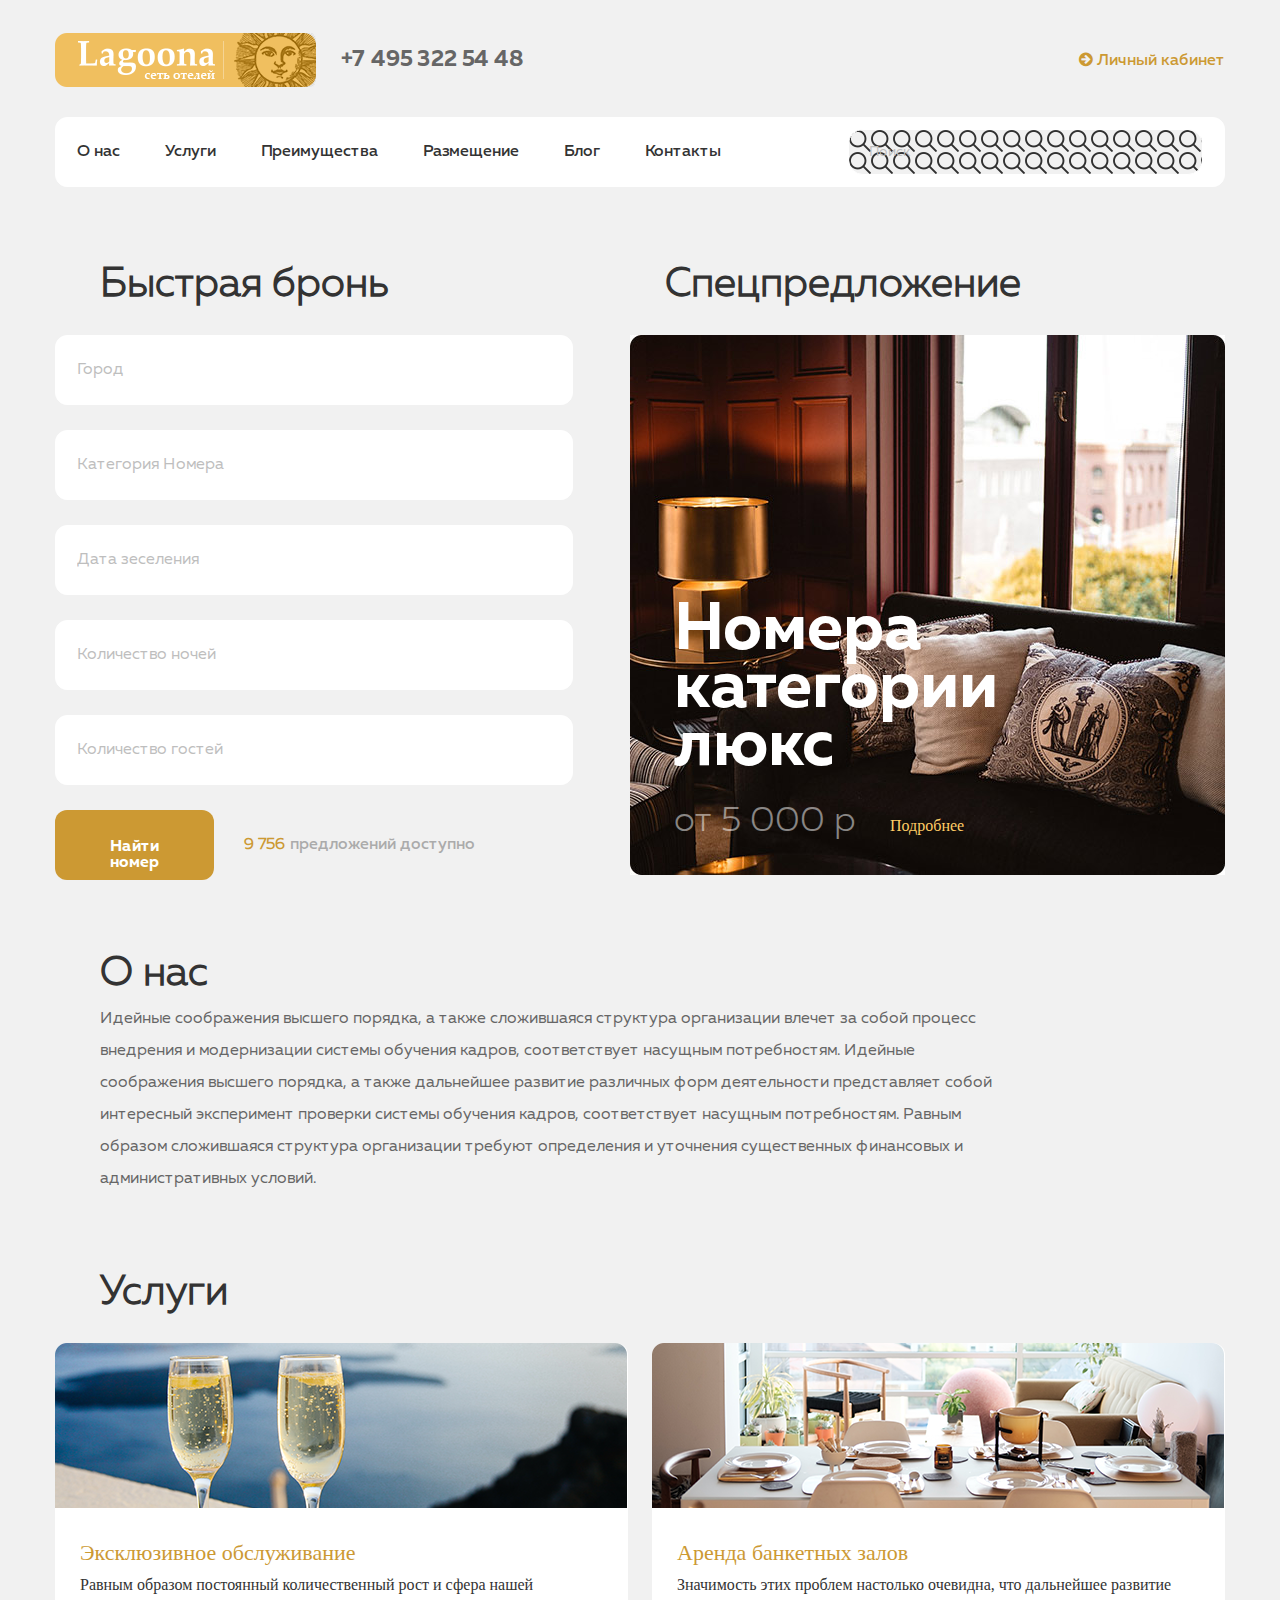
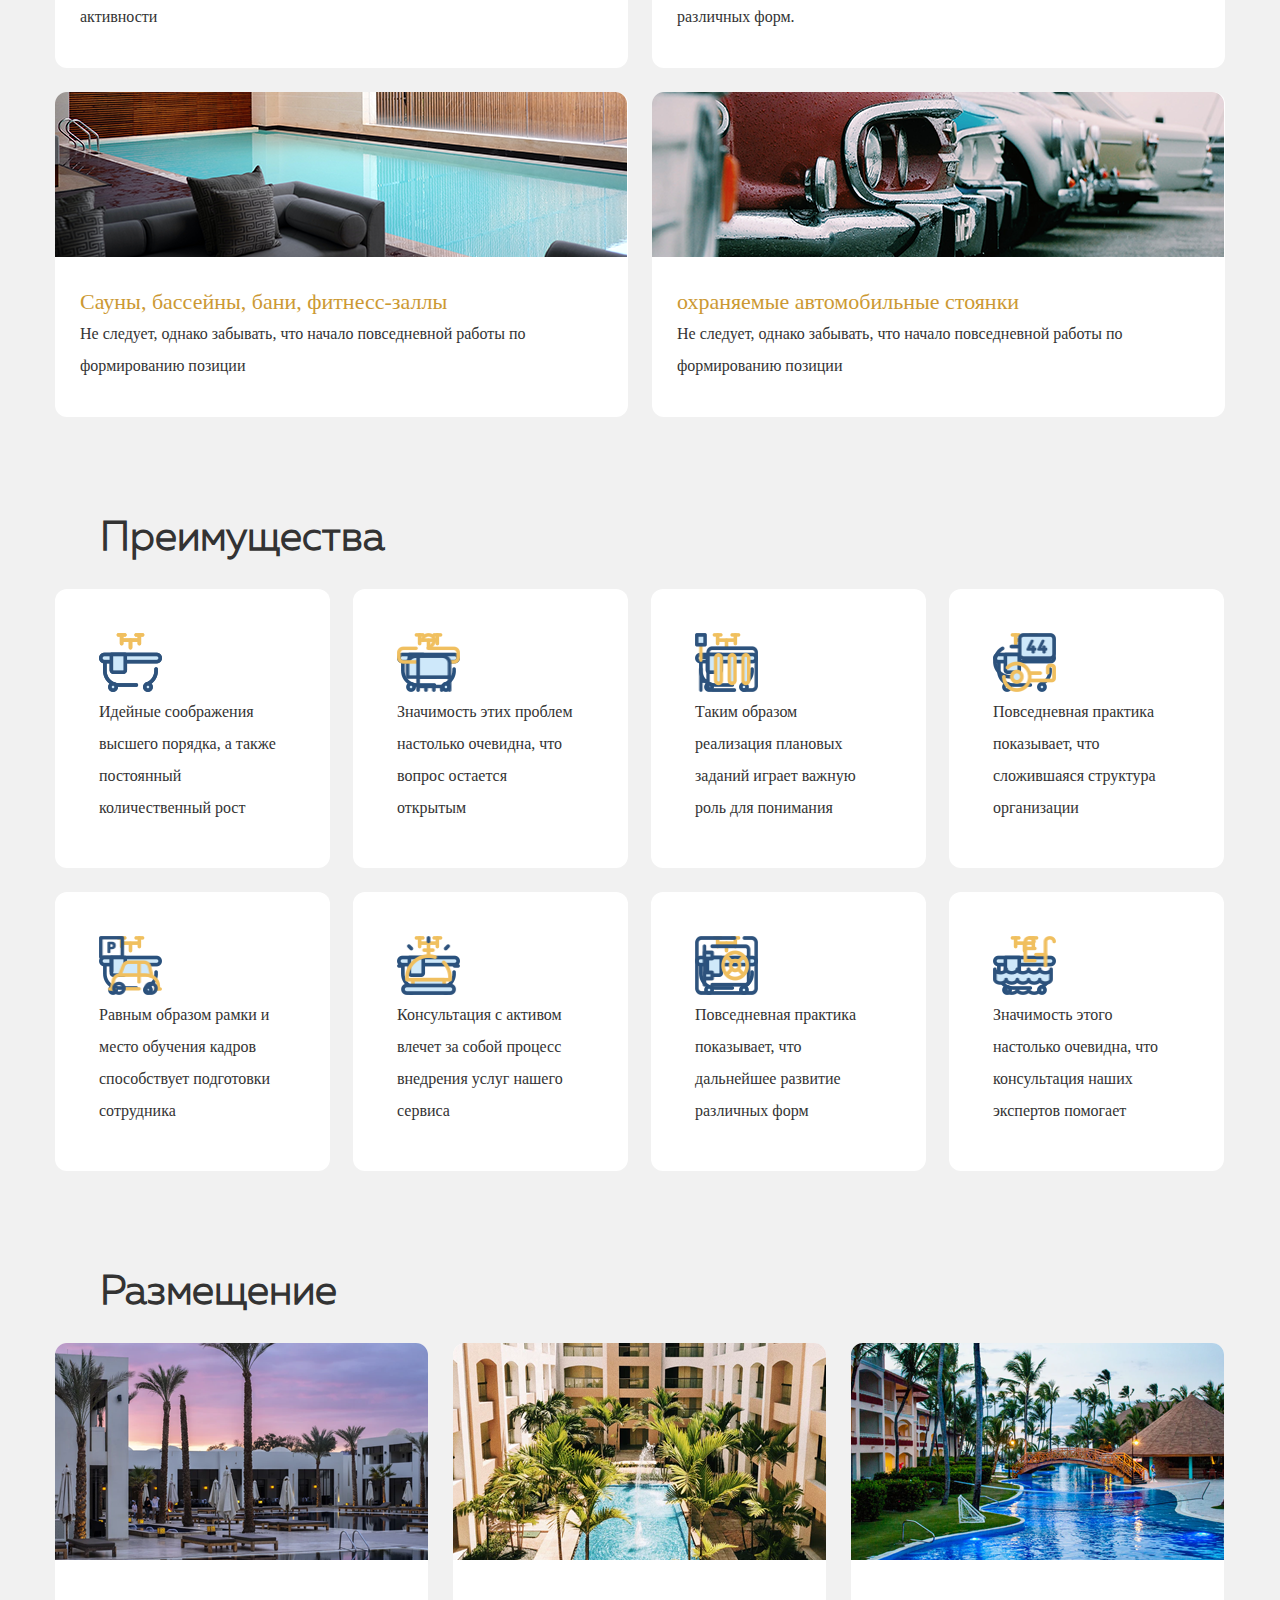
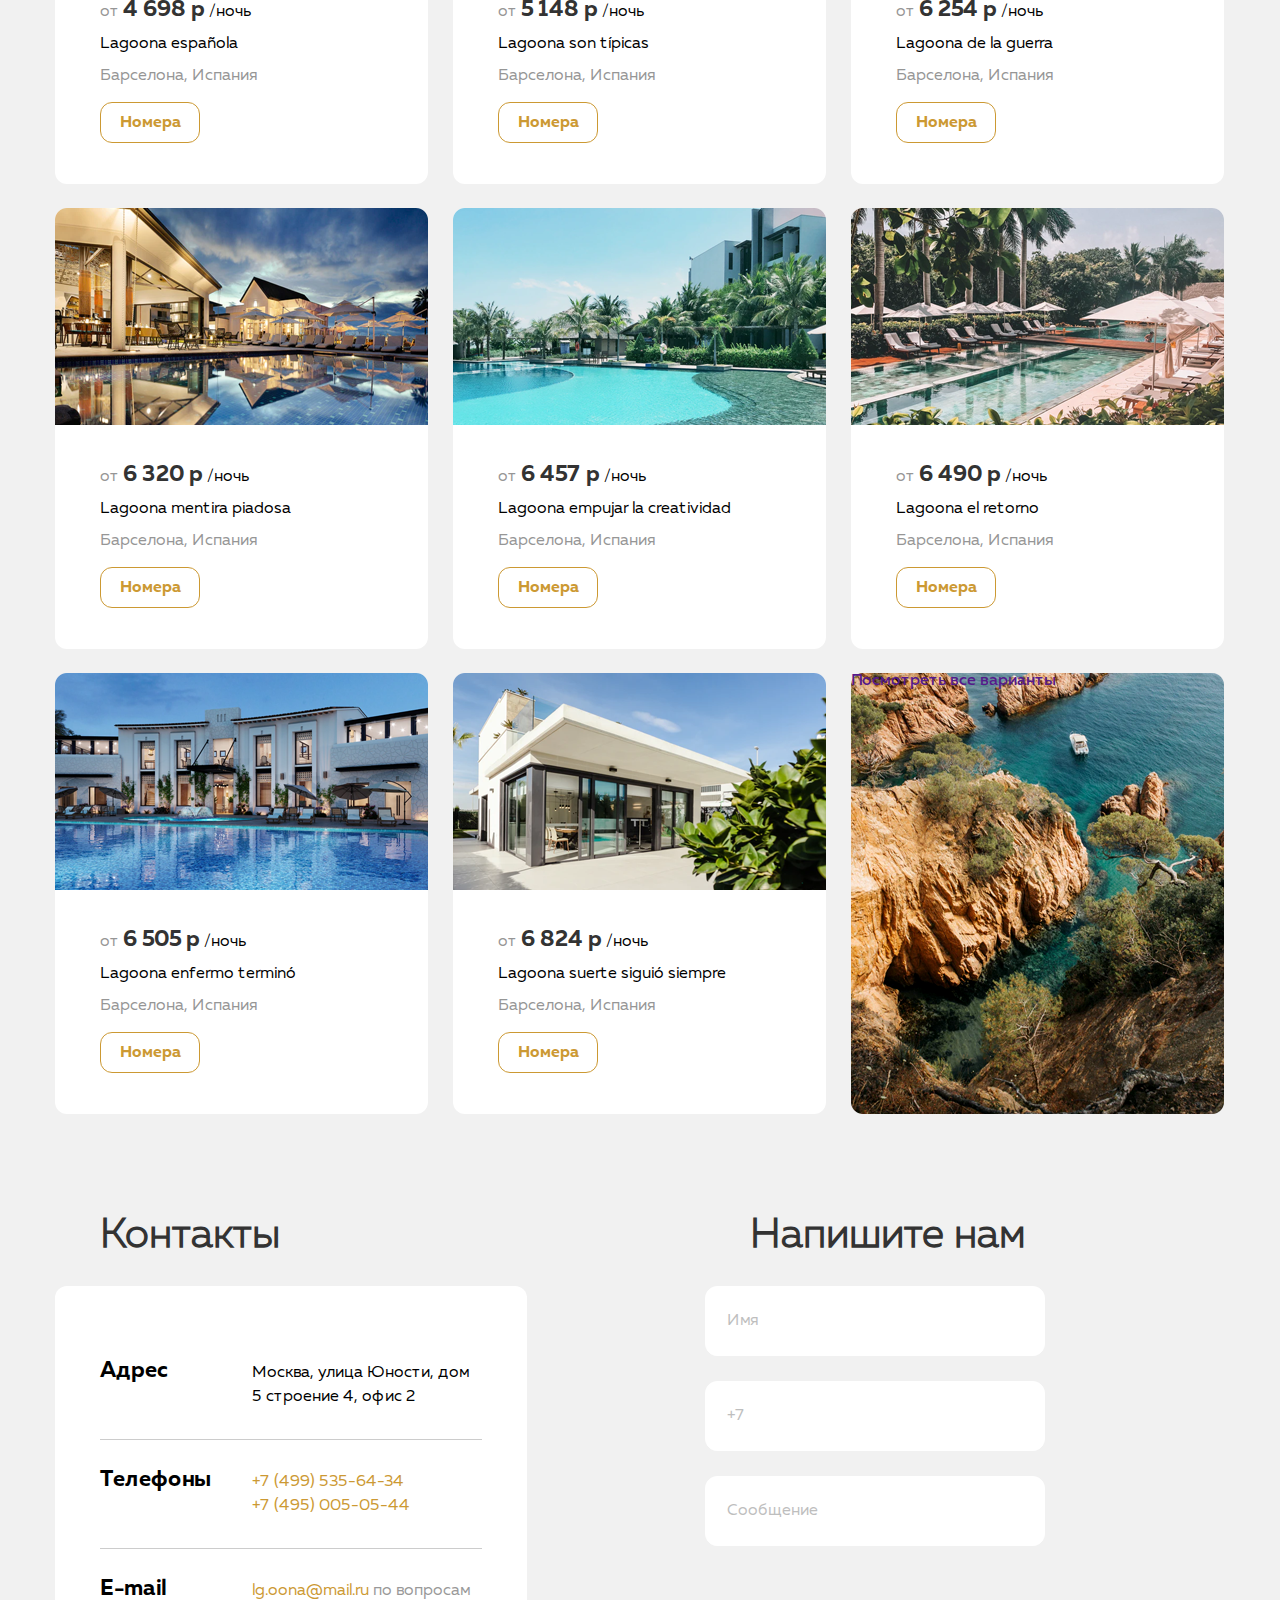
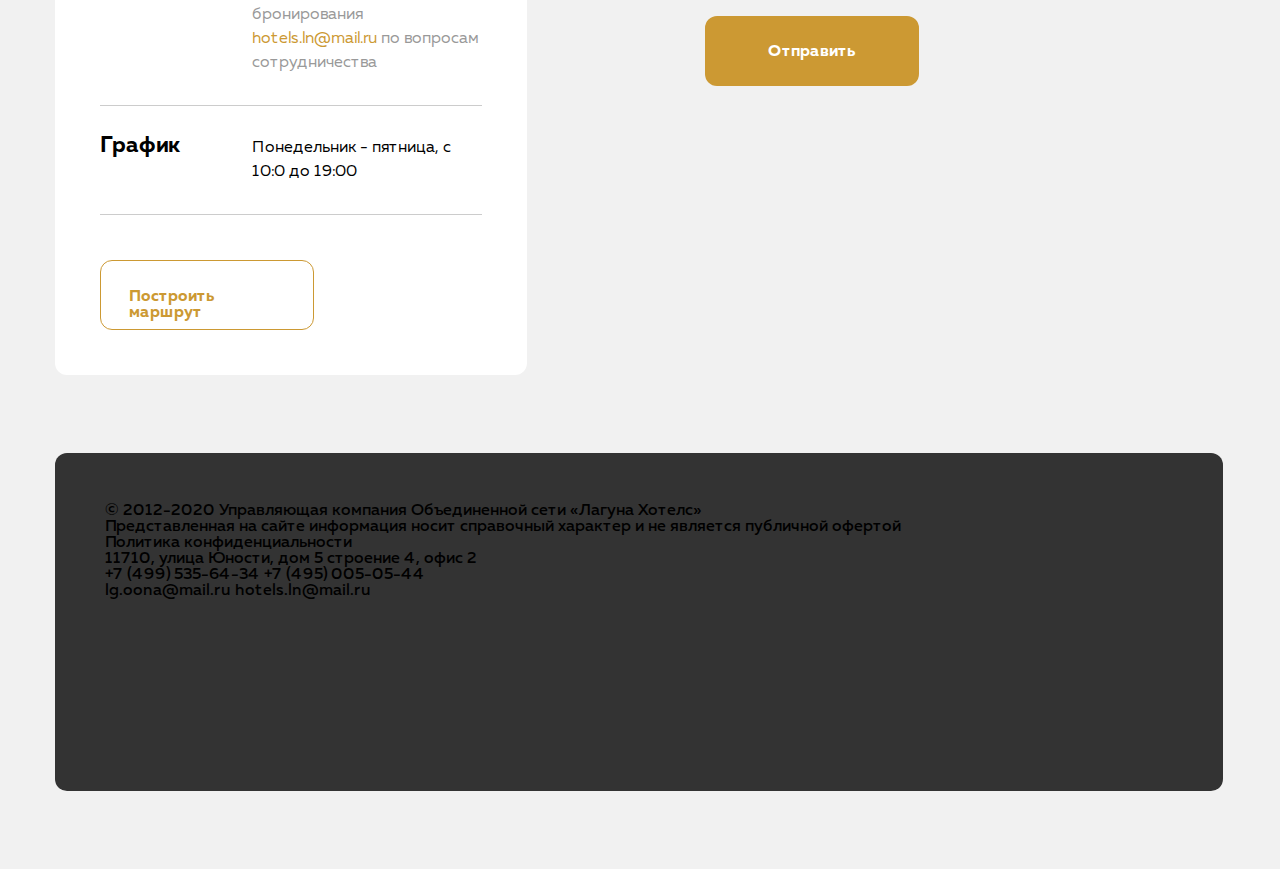
==== HotPro/index.html @ ac248952 "Add files via upload" ====
<!DOCTYPE html>
<html lang="ru">
<head>
  <meta charset="UTF-8">
  <meta name="viewport" content="width=device-width, initial-scale=1.0">
  <link rel="stylesheet" href="css/style.css">
  <link rel="stylesheet" href="css/fonts/font-awesome/css/font-awesome.min.css">            
  <title>HotelsProject</title>
</head>
<body>
  <header class="header">
    <section class="container">
      <div class="header-top">
        <img class="logo" src="img/Logo.png">
        <tel class="tel">+7 495 322 54 48</tel>
        <a class="account"><i class="fa fa-arrow-circle-right" aria-hidden="true"></i> Личный кабинет</a>
      </div>
      <div class="header-bottom">
        <nav class="header-nav">
          <ul class="nav-list">
            <li class="nav-item">
              <a href="" class="nav-link">О нас</a>
            </li>
            <li class="nav-item">
              <a href="" class="nav-link">Услуги</a>
            </li>
            <li class="nav-item">
              <a href="" class="nav-link">Преимущества</a>
            </li>
            <li class="nav-item">
              <a href="" class="nav-link">Размещение</a>
            </li>
            <li class="nav-item">
              <a href="" class="nav-link">Блог</a>
            </li>
            <li class="nav-item">
              <a href="" class="nav-link">Контакты</a>
            </li>
          </ul>
        </nav>
        <input type="text" class="header-search" placeholder="Поиск">
      </div>
    </section>
  </header>

    <!-- Reserve and Special offer section -->

  <main class="main">
    <section class="container">
      <div class="quick_reserv__zone">
        <div class="quick_form">
          <h2 class="h2__title quick_res__title">Быстрая бронь</h2>
          <form action="http://jsonplaceholder.typicode.com/posts" autocomplete method="post" class="form quick_res__form">
            <input type="text" name="Город" class="quick_reserv__input" placeholder="Город">
            <input type="text" name="Категория Номера" class="quick_reserv__input" placeholder="Категория Номера">
            <input type="text" name="Дата зеселения" class="quick_reserv__input" placeholder="Дата зеселения">
            <input type="text" name="Количество ночей" class="quick_reserv__input" placeholder="Количество ночей">
            <input type="text" name="Количество гостей" class="quick_reserv__input" placeholder="Количество гостей">
            <div class="quick_res_bottom">
              <button type="submit" class="button">
                Найти номер
              </button>
              <span class="available"><b class="reserv-number">9 756</b>предложений доступно</span>
            </div>
        </form>
        </div>
        <div class="spec-offer__zone">
          <h2 class="h2__title spec-offer__title">Спецпредложение</h2>
          <div class="spec-offer__bcg">
              <h3 class="spec-offer-sub__title">Номера категории люкс</h3>
              <span class="spec-offer__price">от 5 000 р</span>
              <a class="spec-offer-more-info__btn">Подробнее</a>        
          </div>
        </div>
    </section>

    <!-- Reserve and Special offer section -->

    <!-- About section -->
      
    <section class="container">
      <h2 class="h2__title about__title">О нас</h2>
      <p class="about__info">Идейные соображения высшего порядка, а также сложившаяся структура организации влечет за собой процесс внедрения и модернизации системы обучения кадров, соответствует насущным потребностям. Идейные соображения высшего порядка, а также дальнейшее развитие различных форм деятельности представляет собой интересный эксперимент проверки системы обучения кадров, соответствует насущным потребностям. Равным образом сложившаяся структура организации требуют определения и уточнения существенных финансовых и административных условий.</p>
    </section>

    <!-- About section -->

    <!-- Services section -->

    <section class="container">
      <h2 class="h2__title services__title">Услуги</h2>
      <ul class="services__list">
        <li class="services-list-item">
          <img class="services__img" src="img/exclusive_service.png"> </img>
          <div class="services-card_bottom">
              <a href="" class="services-more-info">Эксклюзивное обслуживание</a>
              <p class="services__info">Равным образом постоянный количественный рост и сфера нашей активности</p>
          </div>
        </li>
        <li class="services-list-item">
          <img class="services__img" src="img/hall_rent.png"> </img>
          <div class="services-card_bottom">
            <a href="" class="services-more-info">Аренда банкетных залов</a>
            <p class="services__info">Значимость этих проблем настолько   очевидна, что дальнейшее развитие различных форм.</p>
          </div>
        </li>
        <li class="services-list-item">
          <img class="services__img" src="img/many_things.png"> </img>
          <div class="services-card_bottom">
              <a href="" class="services-more-info">Сауны, бассейны, бани, фитнесс-заллы</a>
              <p class="services__info">Не следует, однако забывать, что начало повседневной работы по формированию позиции</p>
            </div>
        </li>
        <li class="services-list-item">
          <img class="services__img" src="img/secure_parking.png"> </img>
          <div class="services-card_bottom">
              <a href="" class="services-more-info">охраняемые автомобильные стоянки</a>
              <p class="services__info">Не следует, однако забывать, что начало повседневной работы по формированию позиции</p>
            </div>
        </li>
      </ul>
    </section>

    <!-- Services section -->

    <!-- Andvantages section -->

    <section class="container">
      <h2 class="h2__title">Преимущества</h2>
      <ul class="advantages__list">
        <li class="advantages__list-item">
          <img src="img/bathtub.png" alt="" class="advantages-img">
          <p class="advantages-info">Идейные соображения высшего порядка, а также постоянный количественный рост</p>
        </li>
        <li class="advantages__list-item">
          <img src="img/hanger.png" alt="" class="advantages-img">
          <p class="advantages-info">Значимость этих проблем настолько очевидна, что вопрос остается открытым</p>
        </li>
        <li class="advantages__list-item">
          <img src="img/heating.png" alt="" class="advantages-img">
          <p class="advantages-info">Таким образом реализация плановых заданий играет важную роль для понимания</p>
        </li>
        <li class="advantages__list-item">
          <img src="img/hotel-key.png" alt="" class="advantages-img">
          <p class="advantages-info">Повседневная практика показывает, что сложившаяся структура организации</p>
        </li>
        <li class="advantages__list-item">
          <img src="img/parking.png" alt="" class="advantages-img">
          <p class="advantages-info">Равным образом рамки и место обучения кадров способствует подготовки сотрудника</p>
        </li>
        <li class="advantages__list-item">
          <img src="img/reception.png" alt="" class="advantages-img">
          <p class="advantages-info">Консультация с активом влечет за собой процесс внедрения услуг нашего сервиса </p>
        </li>
        <li class="advantages__list-item">
          <img src="img/security-box.png" alt="" class="advantages-img">
          <p class="advantages-info">Повседневная практика показывает, что дальнейшее развитие различных форм</p>
        </li>
        <li class="advantages__list-item">
          <img src="img/swimming-pool.png" alt="" class="advantages-img">
          <p class="advantages-info">Значимость этого настолько очевидна, что консультация наших экспертов помогает</p>
        </li>
      </ul>
    </section>

    <!-- Andvantages section -->

    <!-- Location section -->

    <section class="container">
      <h2 class="h2__title">Размещение</h2>
      <ul class="location__list">
        <li class="location__list-item">
          <img src="img/location__img-first.png" class="location__img"></img>
          <div class="location__list__bottom">
            <span class="grey-text">от</span>
            <span class="location-price">4 698 р</span>
            <span class="location-text">/ночь</span>
            <img src="" alt="" class="star-img">
            <img src="" alt="" class="star-img">
            <img src="" alt="" class="star-img">
            <img src="" alt="" class="star-img">
            <img src="" alt="" class="star-img">
            <p class="location-text">Lagoona española</p>
            <p class="grey-text">Барселона, Испания</p>
            <a href="" class="rooms__button">Номера</a>
          </div>
        </li>
        <li class="location__list-item">
          <img src="img/location__img-second.png" class="location__img"></img>
          <div class="location__list__bottom">
            <span class="grey-text">от</span>
            <span class="location-price">5 148 р</span>
            <span class="location-text">/ночь</span>
            <img src="" alt="" class="star-img">
            <img src="" alt="" class="star-img">
            <img src="" alt="" class="star-img">
            <img src="" alt="" class="star-img">
            <img src="" alt="" class="star-img">
            <p class="location-text">Lagoona son típicas</p>
            <p class="grey-text">Барселона, Испания</p>
            <a href="" class="rooms__button">Номера</a>
          </div>
        </li>
        <li class="location__list-item">
          <img src="img/location__img-third.png" class="location__img"></img>
          <div class="location__list__bottom">
            <span class="grey-text">от</span>
            <span class="location-price">6 254 р</span>
            <span class="location-text">/ночь</span>
            <img src="" alt="" class="star-img">
            <img src="" alt="" class="star-img">
            <img src="" alt="" class="star-img">
            <img src="" alt="" class="star-img">
            <img src="" alt="" class="star-img">
            <p class="location-text">Lagoona de la guerra</p>
            <p class="grey-text">Барселона, Испания</p>
            <a href="" class="rooms__button">Номера</a>
          </div>
        </li>
        <li class="location__list-item">
          <img src="img/location__img-fourth.png" class="location__img"></img>
          <div class="location__list__bottom">
            <span class="grey-text">от</span>
            <span class="location-price">6 320 р</span>
            <span class="location-text">/ночь</span>
            <img src="" alt="" class="star-img">
            <img src="" alt="" class="star-img">
            <img src="" alt="" class="star-img">
            <img src="" alt="" class="star-img">
            <img src="" alt="" class="star-img">
            <p class="location-text">Lagoona mentira piadosa</p>
            <p class="grey-text">Барселона, Испания</p>
            <a href="" class="rooms__button">Номера</a>
          </div>
        </li>
        <li class="location__list-item">
          <img src="img/location__img-fifth.png" class="location__img"></img>
          <div class="location__list__bottom">
            <span class="grey-text">от</span>
            <span class="location-price">6 457 р</span>
            <span class="location-text">/ночь</span>
            <img src="" alt="" class="star-img">
            <img src="" alt="" class="star-img">
            <img src="" alt="" class="star-img">
            <img src="" alt="" class="star-img">
            <img src="" alt="" class="star-img">
            <p class="location-text">Lagoona empujar la creatividad</p>
            <p class="grey-text">Барселона, Испания</p>
            <a href="" class="rooms__button">Номера</a>
          </div>
        </li>
        <li class="location__list-item">
          <img src="img/location__img-sixth.png" class="location__img"></img>
          <div class="location__list__bottom">
            <span class="grey-text">от</span>
            <span class="location-price">6 490 р</span>
            <span class="location-text">/ночь</span>
            <img src="" alt="" class="star-img">
            <img src="" alt="" class="star-img">
            <img src="" alt="" class="star-img">
            <img src="" alt="" class="star-img">
            <img src="" alt="" class="star-img">
            <p class="location-text">Lagoona el retorno</p>
            <p class="grey-text">Барселона, Испания</p>
            <a href="" class="rooms__button">Номера</a>
          </div>
        </li>
        <li class="location__list-item">
          <img src="img/location__img-senentn.png" class="location__img"></img>
          <div class="location__list__bottom">
            <span class="grey-text">от</span>
            <span class="location-price">6 505 р</span>
            <span class="location-text">/ночь</span>
            <img src="" alt="" class="star-img">
            <img src="" alt="" class="star-img">
            <img src="" alt="" class="star-img">
            <img src="" alt="" class="star-img">
            <img src="" alt="" class="star-img">
            <p class="location-text">Lagoona enfermo terminó</p>
            <p class="grey-text">Барселона, Испания</p>
            <a href="" class="rooms__button">Номера</a>
          </div>
        </li>
          <li class="location__list-item">
          <img src="img/location__img-eighth.png" class="location__img"></img>
          <div class="location__list__bottom">
            <span class="grey-text">от</span>
            <span class="location-price">6 824 р</span>
            <span class="location-text">/ночь</span>
            <img src="" alt="" class="star-img">
            <img src="" alt="" class="star-img">
            <img src="" alt="" class="star-img">
            <img src="" alt="" class="star-img">
            <img src="" alt="" class="star-img">
            <p class="location-text">Lagoona suerte siguió siempre</p>
            <p class="grey-text">Барселона, Испания</p>
            <a href="" class="rooms__button">Номера</a>
          </div>
        </li>
          <div class="all-offers-bcg">
            <a href="" class="all-offers__btn">Посмотреть все варианты</a>
          </div>
      </ul>
    </section>

    <!-- Location section -->

    <!-- Contacts section -->

    <section class="container">
      <div class="contacts__wrapper">
        <div class="contacts__left">
        <h2 class="h2__title">Контакты</h2>
        <div class="contacts-block">
          <div class="contacts-block__sub-block">
            <span class="sub-block__title">Адрес</span>
            <p class="sub-block__info">Москва, улица Юности, дом 5 строение 4, офис 2</p>
          </div>
          <div class="contacts-block__sub-block">
            <span class="sub-block__title">Телефоны</span>
            <p class="sub-block__info contacts-yellow">+7 (499) 535-64-34 <br>+7 (495) 005-05-44</p>
          </div>
          <div class="contacts-block__sub-block">
            <span class="sub-block__title">E-mail</span>
            <p class="sub-block__info contacts-gray"><span class="contacts-yellow">lg.oona@mail.ru</span> по вопросам бронирования <span class="contacts-yellow">hotels.ln@mail.ru</span> по вопросам сотрудничества</p>
          </div>
          <div class="contacts-block__sub-block">
            <span class="sub-block__title">График</span>
            <p class="sub-block__info">Понедельник - пятница, с 10:0 до 19:00</p>
          </div>
          <a href="" class="rooms__button contacts__button">Построить маршрут</a>
        </div>
        </div>
        <div class="contacts__right">
          <form action="http://jsonplaceholder.typicode.com/posts" autocomplete method="post" class="form contacts__form">
            <h2 class="h2__title">Напишите нам</h2>
            <input type="text" class="input mail-us__input" placeholder="Имя">
            <input type="tel" class="input mail-us__input" placeholder="+7">
            <input type="text" class="input mail-us__input" placeholder="Сообщение">
            <button type="submit" class="button contacts__button">Отправить</button>
          </form>
        </div>
      </div>
    </section>

    <!-- Contacts section -->

    <!-- Footer section -->

    <section class="container">
      <div class="footer__wrapper">
        <div class="footer__info">
          <p>© 2012-2020 Управляющая компания Объединенной сети «Лагуна Хотелс»</p>
          <p>Представленная на сайте информация
             носит справочный характер
            и не является публичной офертой
          </p>
          <p>Политика конфиденциальности</p>
        </div>
        <div class="footer__contacts">
          <p>11710, улица Юности, дом 5 строение 4, офис 2</p>
          <p>+7 (499) 535-64-34
             +7 (495) 005-05-44</p>
          <p>
            lg.oona@mail.ru 
            hotels.ln@mail.ru
          </p>
        </div>
        <div class="footer__social">
        </div>
      </div>
    </section>

    <!-- Footer section -->

  </main>
</body>
</html>
---- HotPro/css/style.css ----
@font-face {
	font-family: 'MullerBold';
	src: url('fonts/MullerBold.woff2') format('woff2'),
		url('fonts/MullerBold.woff') format('woff');
	font-display: swap;
	font-weight: 500;
	font-style: normal;
}

@font-face {
	font-family: 'MullerLight';
	src: url('fonts/MullerLight.woff2') format('woff2'),
		url('fonts/MullerLight.woff') format('woff');
	font-display: swap;
	font-weight: 500;
	font-style: normal;
}

@font-face {
	font-family: 'MullerMedium';
	src: url('fonts/MullerMedium.woff2') format('woff2'),
		url('fonts/MullerMedium.woff') format('woff');
	font-display: swap;
	font-weight: 500;
	font-style: normal;
}

@font-face {
	font-family: 'MullerRegular';
	src: url('fonts/MullerRegular.woff2') format('woff2'),
		url('fonts/MullerRegular.woff') format('woff');
	font-display: swap;
	font-weight: 500;
	font-style: normal;
}

@font-face {
	font-family: 'fontawesome-webfont';
	src: url('fonts/fontawesome-webfont.woff2') format('woff2'),
		url('fonts/fontawesome-webfont.woff') format('woff');
	font-display: swap;
	font-style: normal;
}

* {
	margin: 0;
	padding: 0;
	box-sizing: border-box;
	list-style: none;
}

body {
	font-family: MullerMedium;
	background-color: #f1f1f1;
}

a {
	text-decoration: none;
}

.h2__title {
	font-family: MullerLight;
    font-size: 40px;
    color: #333333;
    margin-bottom: 30px;
    margin-left: 45px;
}

input::-webkit-input-placeholder { color: #bebebe; }
input:-moz-placeholder { color: #bebebe; }

							/*HEADER__SEXTION*/

.header {
	margin: 33px 0 70px 0;
}

.container {
	width: 1170px;
	margin: 0 auto;
	margin-bottom: 78px;
}

.header-top {
	display: flex;
	margin-bottom: 30px;
}

.logo {
	margin-right:25px;
}

.fa-arrow-circle-right {
	color: #cc9933;
}

.tel {
	margin-top: auto;
    margin-bottom: auto;
    font-family: MullerBold;
    font-size: 22px;
    color: #666666;
}

.account {
	margin-top: auto;
    margin-bottom: auto;
    margin-left: auto;
    color: #cc9933;
}

.header-bottom {
    display: flex;
    padding: 11px 21px;
    height: 70px;
    background-color: #ffffff;
    border: 1px solid white;
    border-radius: 12px;
}

.nav-list {
	display: flex;
} 

.header-nav {
	margin-top: auto;
    margin-bottom: auto;
}

.nav-item {
	margin-right: 45px;
	font-size: 16px;
}

.nav-link {
	color: #333333;
}

.header-search {
	margin-left: auto;
    border-radius: 15px;
    border: 1px solid #ffffff;
    background-color: #f1f1f1;
    min-width: 355px;
    padding: 0 20px;
    font-family: mullerregular;
	font-size: 14px;
	background-image: url(../img/search.svg);
}

							/*HEADER__SEXTION*/

					/*QUICK_RESERVE_SPEC_OFFER__SEXTION*/	

.quick_reserv__zone {
	display: flex;
}

.quick_res__title, .spec_offer__title{
	margin-left: 45px;
}					

.quick_form {
	display: flex;
	flex-direction: column;
}

.input, .quick_reserv__input {
	width: 518px;
	height: 70px;
	font-family: mullerregular;
	font-size: 16px;
	font-weight: 100;
	padding: 11px 21px;
    background-color: #ffffff;
    border: 1px solid white;
    border-radius: 12px;
    margin-bottom: 25px;
}

.button {
	width: 159px;
	height: 70px;
	background-color: #cc9933;
	border-radius: 12px;
	border: 0px solid #ffffff;
	padding: 29px;
	font-family: mullerbold;
	font-size: 16px;
	color: #fff;
	font-weight: 100;
}

.quick_res_bottom {
	display: flex;
	align-items: center;
}

.available {
	margin-left: 30px;
	color: #ababab;
}

.reserv-number {
	font-family: mullerlight;
	color: #cc9933;
	margin-right: 5px;
}

.spec-offer__title {
	margin-left: 90px;
}

.spec-offer__bcg {
	width: 595px;
	height: 540px;
	margin-left: 55px;
	background-image: url(../img/lux_bcg.jpg);
	padding: 267px 230px 29px 44px;
}

.spec-offer-sub__title {
	font-family: mullerbold;
	font-size: 66px;
	line-height: 58px;
	color: #ffffff;
	margin-bottom: 30px;
}

.spec-offer__price {
	font-family: mullerlight;
	font-size: 35px;
	line-height: 32px;
	color: #ffffff;
	opacity: 0.5;
}

.spec-offer-more-info__btn {
	font-family: myriadregular;
	font-size: 16px;
	color: #ffcc66;
	margin-left: 30px;
	font-weight: 100;
}

					/*QUICK_RESERVE_SPEC_OFFER__SEXTION*/	

					/*ABOUT__SEXTION*/	

.about__title {
	line-height: 32px;
	margin-bottom: 13px;
}							

.about__info {
	font-family: mullerregular;
	font-size: 16px;
	line-height: 32px;
	color: #666666;
	font-weight: 400;
	width: 894px;
	margin-left: 45px;
}

    				/*ABOUT__SEXTION*/	

					/*SERVICES__SEXTION*/															

.services-list-item {
	width: 573px;
	height: 325px;
	background-color: #fff;
	border: 0px solid #fff;
	border-radius: 12px;
	display: inline-block;
	margin-bottom: 24px;
}

.services-list-item:nth-child(2n) {
	margin-left: 20px;
   } 

.services-more-info {
	font-family: myriadpro;
	font-size: 22px;
	line-height: 32px;
	color: #cc9933;
}

.services__info {
	font-family: myriadpro;
	font-size: 16px;
	line-height: 32px;
	color: #333333;
}

.services-card_bottom {
	padding: 25px;
}

					/*SERVICES__SEXTION*/	

					/*ADVANTAGES__SEXTION*/

.advantages__list-item {
	width: 275px;
	min-height: 275px;
	background-color: #fff;
	border: 0px solid #fff;
	border-radius: 12px;
	display: inline-block;
	margin-bottom: 24px;
	padding: 44px;
	margin-right: 19px;

}		

.advantages__list-item:nth-child(4n) {
	margin-right: 0px;
   } 			

.advantages-img {
    width: 63px;
    height: 59px;
    background-image: url(../img/bathtub.svg);
}

.advantages-info {
	font-family: myriadpro;
	font-size: 16px;
	line-height: 32px;
	width: 181px;
	color: #333333;
}

					/*ADVANTAGES__SEXTION*/	

					/*LOCATION__SEXTION*/

.location__list-item {
	width: 373px;
	height: 441px;
	vertical-align: top;
	background-color: #fff;
	border: 0px solid #fff;
	border-radius: 12px;
	display: inline-block;
	margin-bottom: 24px;
	margin-right: 21px;
}

.location__list-item:nth-child(3n) {
	margin-right: 0px;
}

.location__list__bottom {
	padding: 45px;
	padding-top: 30px;
}

.all-offers-bcg {
	background-image: url(../img/location__img-ninth.png);
	width: 373px;
	height: 441px;
	display: inline-block;
}

.grey-text {
	font-family: MullerRegular;
	font-size: 16px;
	line-height: 32px;
	color: #969696;
}

.location-price {
	font-family: MullerBold;
	font-size: 22px;
	line-height: 32px;
	color: #333333;
}

.location-text {
	font-family: MullerRegular;
	font-size: 16px;
	line-height: 32px;
}

.rooms__button {
	display: flex;
	width: 100px;
	height: 41px;
	margin-top: 10px;
	background-color: #ffffff;
	border-radius: 12px;
	border: 1px solid #cc9933;
	padding-top: 12px;
    padding-left: 19px;
	font-family: MullerBold;
	font-size: 16px;
/*	line-height: 32px;*/
	color: #cc9933;
	font-weight: 100;
}

					/*LOCATION__SEXTION*/

					/*CONTACTS__SEXTION*/

.contacts__wrapper {
	display: flex;
}

.contacts-block {
	background-color: #ffffff;
	border: solid 0px #ffffff;
	border-radius: 12px;
	width: 472px;
	min-height: 620px;
	padding: 45px;
}

.sub-block__title {
	font-family: MullerBold;
	font-size: 22px;
	line-height: 21px;
}

.sub-block__info {
	font-family: MullerRegular;
	font-size: 16px;
	line-height: 24px;
	width: 230px;
}

.contacts__right {
	width: 340px;
	margin-left: 178px;
}

.mail-us__input {
	width: 340px;
}

.contacts__button {
	width: 214px;
	height: 70px;
	font-family: mullerbold;
	font-size: 16px;
	padding: 28px;
	margin-top: 45px;
}

.contacts-block__sub-block {
	display: flex;
	justify-content: space-between;
	padding-top: 30px;
	padding-bottom: 30px;
	border-bottom: 1px solid #cccccc;
}

.contacts-gray {
	color: #999999;
}

.contacts-yellow {
	color: #cc9933;
}

					/*CONTACTS__SEXTION*/

					/*FOOTER__SEXTION*/

.footer__wrapper {
	width: 1168px;
	height: 338px;
	background-color: #333333;
	border-radius: 12px;
	padding: 50px;
}

					/*FOOTER__SEXTION*/
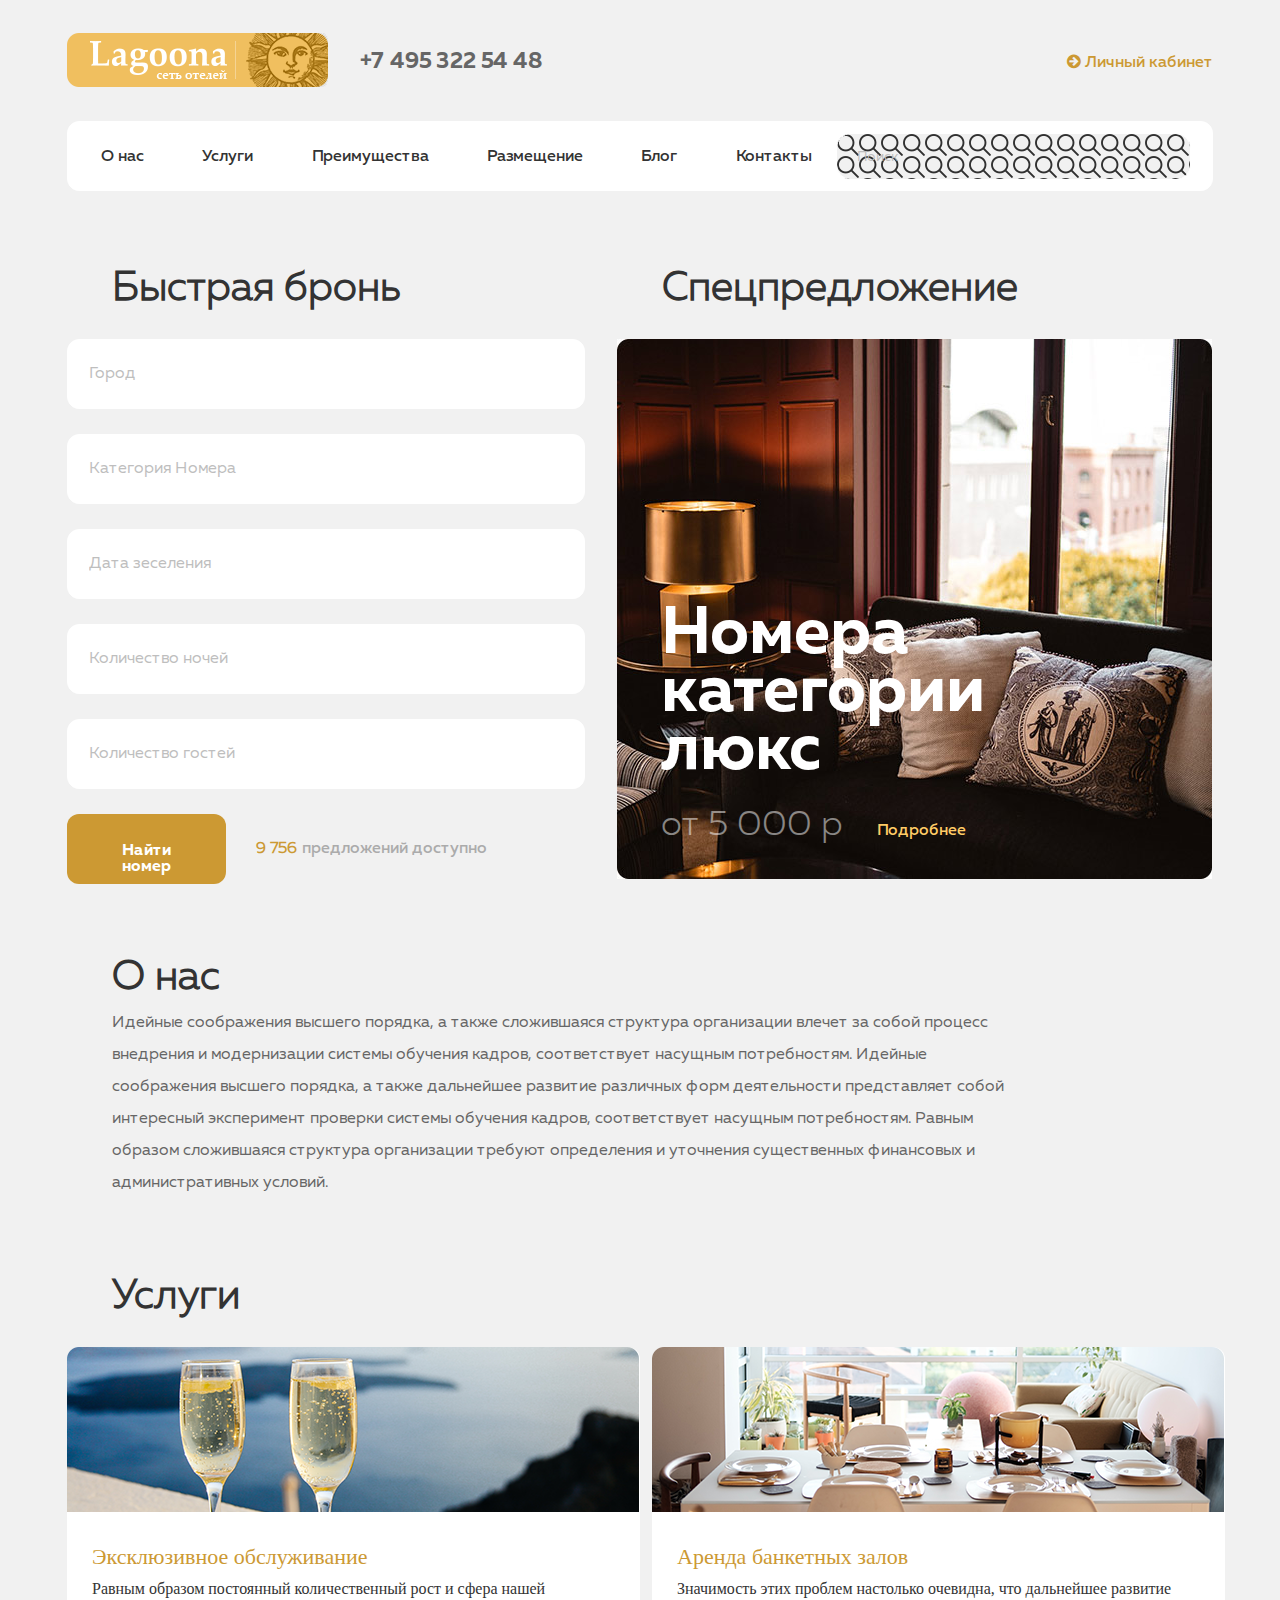
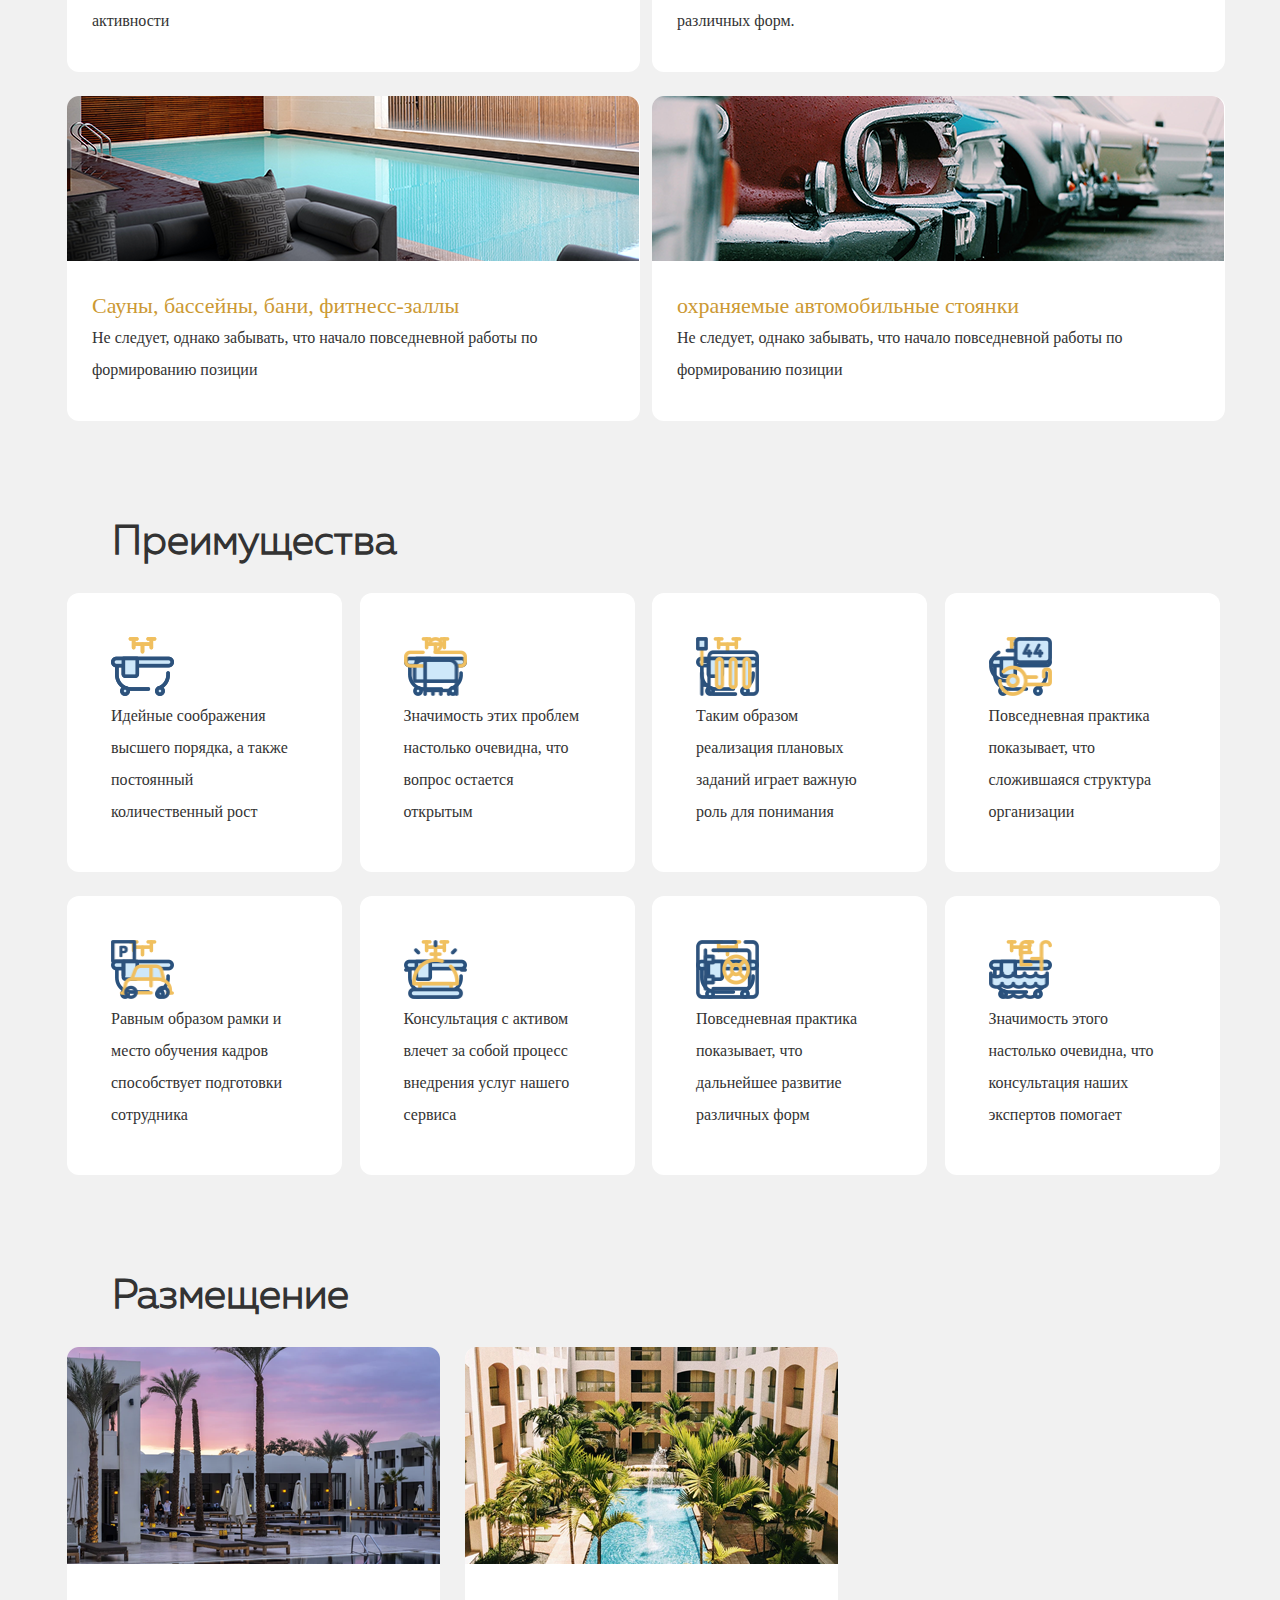
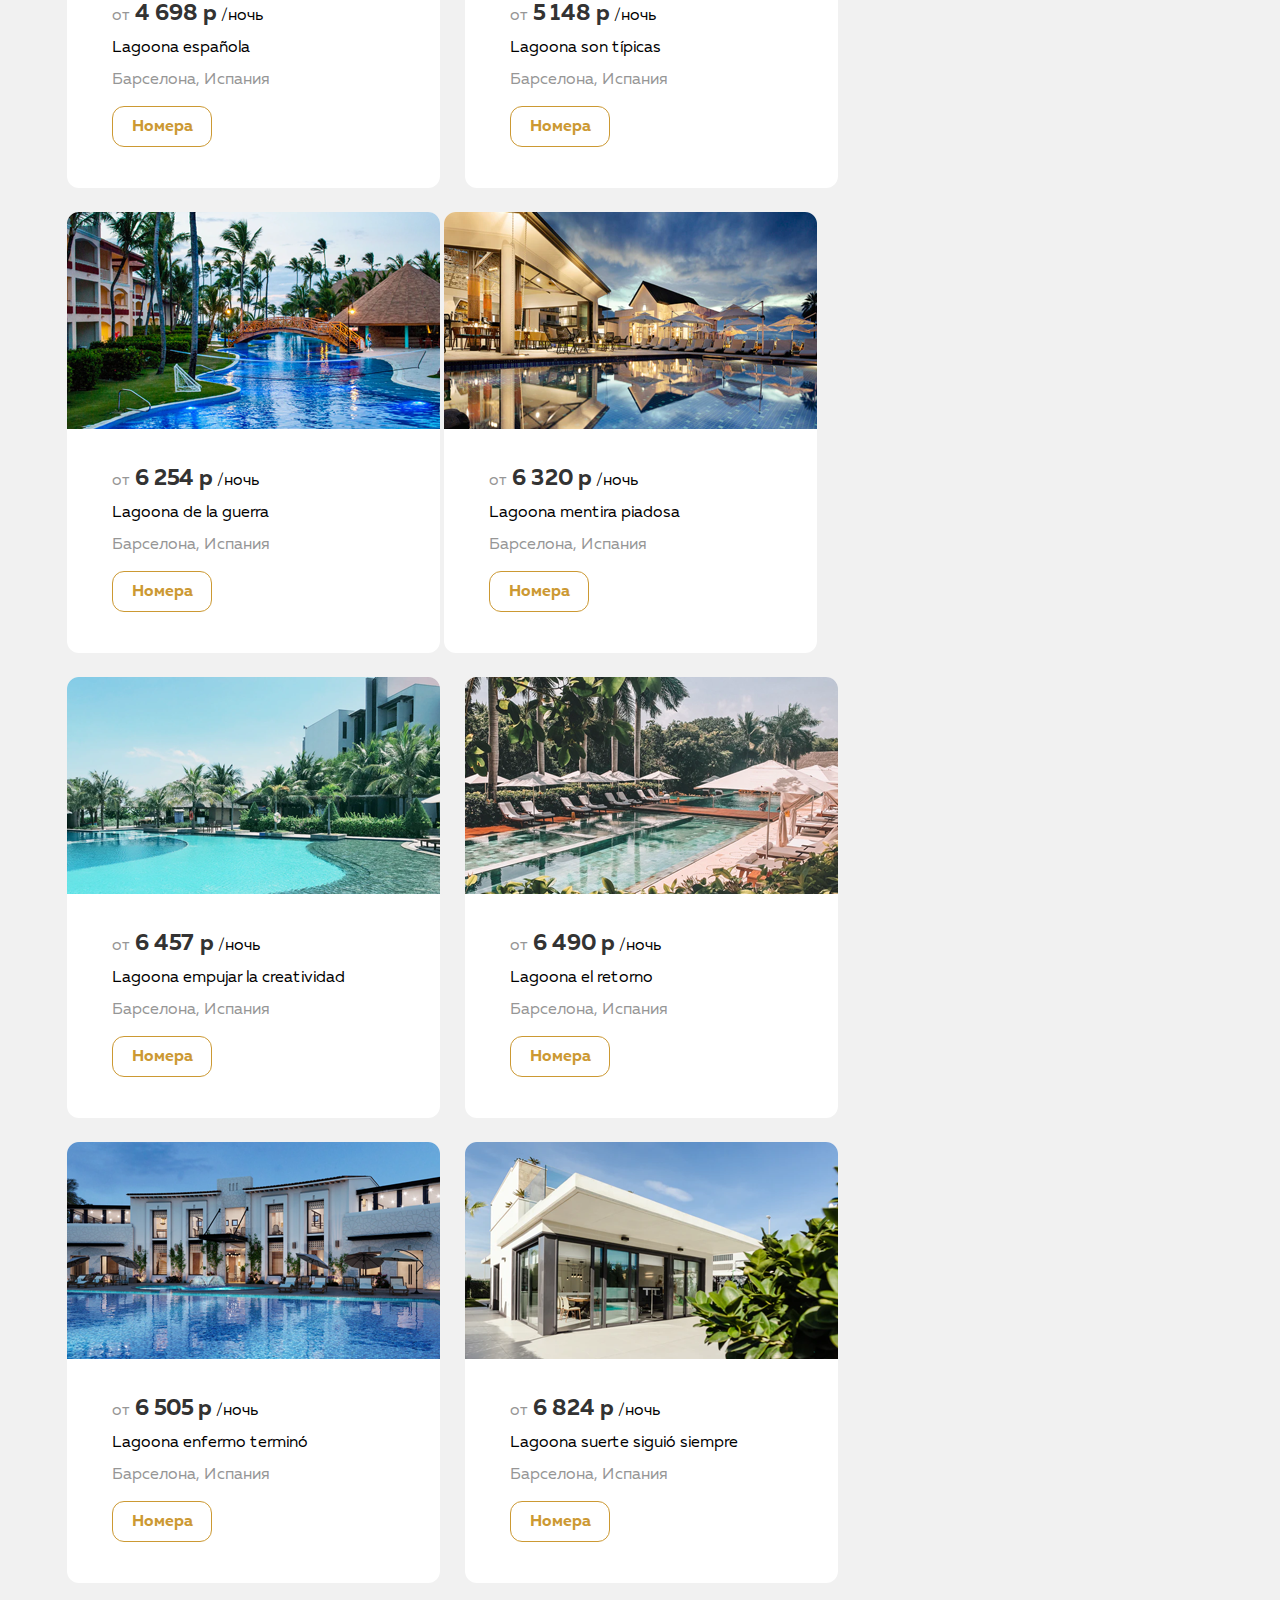
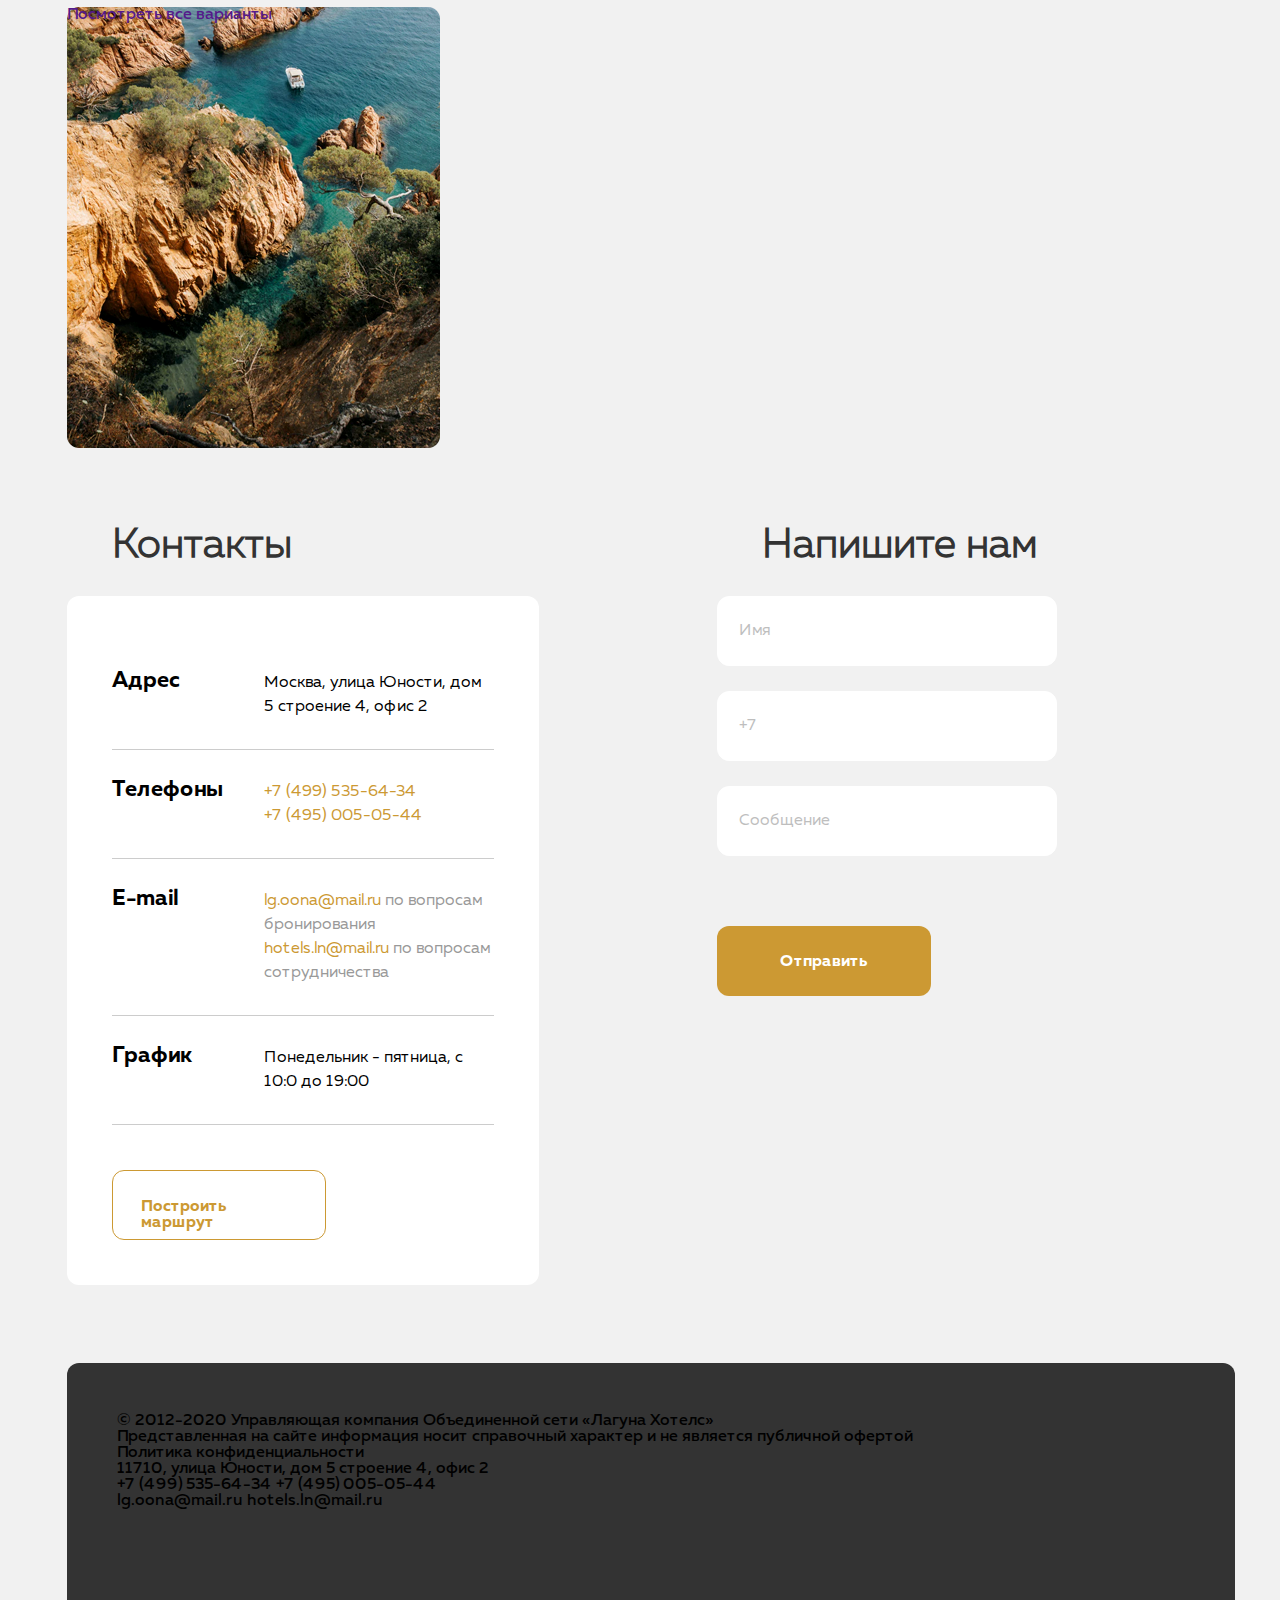
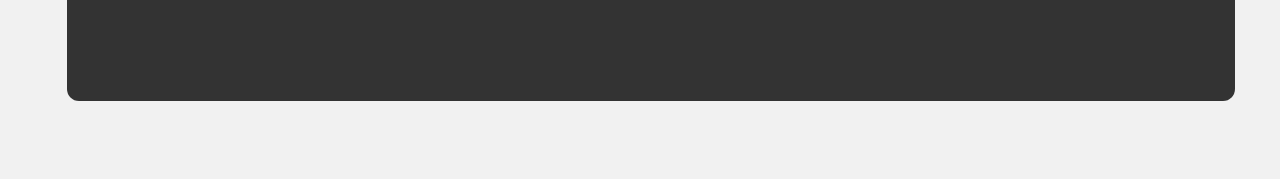
==== commit cc071016: "bootstraped 3/5" ====
--- a/HotPro/index.html
+++ b/HotPro/index.html
@@ -3,6 +3,7 @@
 <head>
   <meta charset="UTF-8">
   <meta name="viewport" content="width=device-width, initial-scale=1.0">
+  <link rel="stylesheet" href="css/bootstrap-grid.min.css">
   <link rel="stylesheet" href="css/style.css">
   <link rel="stylesheet" href="css/fonts/font-awesome/css/font-awesome.min.css">            
   <title>HotelsProject</title>
@@ -10,35 +11,29 @@
 <body>
   <header class="header">
     <section class="container">
-      <div class="header-top">
-        <img class="logo" src="img/Logo.png">
-        <tel class="tel">+7 495 322 54 48</tel>
-        <a class="account"><i class="fa fa-arrow-circle-right" aria-hidden="true"></i> Личный кабинет</a>
+      <div class="row header-top">
+        <div class="col-lg-3">
+          <img class="logo" src="img/Logo.png">
+        </div>
+        <div class="col-lg-3">
+          <tel class="tel">+7 495 322 54 48</tel>
+        </div>
+        <div class="col-lg-6 account__col">
+          <a class="account"><i class="fa fa-arrow-circle-right" aria-hidden="true"></i> Личный кабинет</a>
+        </div>
       </div>
-      <div class="header-bottom">
-        <nav class="header-nav">
-          <ul class="nav-list">
-            <li class="nav-item">
-              <a href="" class="nav-link">О нас</a>
-            </li>
-            <li class="nav-item">
-              <a href="" class="nav-link">Услуги</a>
-            </li>
-            <li class="nav-item">
-              <a href="" class="nav-link">Преимущества</a>
-            </li>
-            <li class="nav-item">
-              <a href="" class="nav-link">Размещение</a>
-            </li>
-            <li class="nav-item">
-              <a href="" class="nav-link">Блог</a>
-            </li>
-            <li class="nav-item">
-              <a href="" class="nav-link">Контакты</a>
-            </li>
-          </ul>
+      <div class="row header-bottom">
+        <nav class="col-lg-8 header-nav">
+          <a href="" class="nav-link">О нас</a>
+          <a href="" class="nav-link">Услуги</a>
+          <a href="" class="nav-link">Преимущества</a>
+          <a href="" class="nav-link">Размещение</a>
+          <a href="" class="nav-link">Блог</a>
+          <a href="" class="nav-link">Контакты</a>
         </nav>
-        <input type="text" class="header-search" placeholder="Поиск">
+        <div class="col-lg-4">
+          <input type="text" class="header-search" placeholder="Поиск">
+        </div>
       </div>
     </section>
   </header>
@@ -47,8 +42,8 @@
 
   <main class="main">
     <section class="container">
-      <div class="quick_reserv__zone">
-        <div class="quick_form">
+      <div class="row quick_reserv__zone">
+        <div class="col-lg-6 quick_form">
           <h2 class="h2__title quick_res__title">Быстрая бронь</h2>
           <form action="http://jsonplaceholder.typicode.com/posts" autocomplete method="post" class="form quick_res__form">
             <input type="text" name="Город" class="quick_reserv__input" placeholder="Город">
@@ -64,7 +59,7 @@
             </div>
         </form>
         </div>
-        <div class="spec-offer__zone">
+        <div class="col-lg-6 spec-offer__zone">
           <h2 class="h2__title spec-offer__title">Спецпредложение</h2>
           <div class="spec-offer__bcg">
               <h3 class="spec-offer-sub__title">Номера категории люкс</h3>
@@ -89,35 +84,46 @@
 
     <section class="container">
       <h2 class="h2__title services__title">Услуги</h2>
-      <ul class="services__list">
-        <li class="services-list-item">
+      <ul class="row services__list">
+        <div class="col-lg-6">
+          <li class="services-list-item">
           <img class="services__img" src="img/exclusive_service.png"> </img>
           <div class="services-card_bottom">
               <a href="" class="services-more-info">Эксклюзивное обслуживание</a>
               <p class="services__info">Равным образом постоянный количественный рост и сфера нашей активности</p>
           </div>
         </li>
-        <li class="services-list-item">
+        </div>
+        
+        <div class="col-lg-6">
+          <li class="services-list-item">
           <img class="services__img" src="img/hall_rent.png"> </img>
           <div class="services-card_bottom">
             <a href="" class="services-more-info">Аренда банкетных залов</a>
             <p class="services__info">Значимость этих проблем настолько   очевидна, что дальнейшее развитие различных форм.</p>
           </div>
         </li>
-        <li class="services-list-item">
+        </div>
+        
+        <div class="col-lg-6">
+          <li class="services-list-item">
           <img class="services__img" src="img/many_things.png"> </img>
           <div class="services-card_bottom">
               <a href="" class="services-more-info">Сауны, бассейны, бани, фитнесс-заллы</a>
               <p class="services__info">Не следует, однако забывать, что начало повседневной работы по формированию позиции</p>
             </div>
         </li>
-        <li class="services-list-item">
+        </div>
+        
+        <div class="col-lg-6">
+          <li class="services-list-item">
           <img class="services__img" src="img/secure_parking.png"> </img>
           <div class="services-card_bottom">
               <a href="" class="services-more-info">охраняемые автомобильные стоянки</a>
               <p class="services__info">Не следует, однако забывать, что начало повседневной работы по формированию позиции</p>
             </div>
         </li>
+        </div>
       </ul>
     </section>
 
@@ -127,39 +133,63 @@
 
     <section class="container">
       <h2 class="h2__title">Преимущества</h2>
-      <ul class="advantages__list">
-        <li class="advantages__list-item">
+      <ul class="row advantages__list">
+        <div class="col-lg-3">
+          <li class="advantages__list-item">
           <img src="img/bathtub.png" alt="" class="advantages-img">
           <p class="advantages-info">Идейные соображения высшего порядка, а также постоянный количественный рост</p>
-        </li>
-        <li class="advantages__list-item">
+          </li>
+        </div>
+        
+        <div class="col-lg-3">
+          <li class="advantages__list-item">
           <img src="img/hanger.png" alt="" class="advantages-img">
           <p class="advantages-info">Значимость этих проблем настолько очевидна, что вопрос остается открытым</p>
-        </li>
-        <li class="advantages__list-item">
+          </li>
+        </div>
+        
+        <div class="col-lg-3">
+          <li class="advantages__list-item">
           <img src="img/heating.png" alt="" class="advantages-img">
           <p class="advantages-info">Таким образом реализация плановых заданий играет важную роль для понимания</p>
-        </li>
-        <li class="advantages__list-item">
+          </li>
+        </div>
+        
+        <div class="col-lg-3">
+          <li class="advantages__list-item">
           <img src="img/hotel-key.png" alt="" class="advantages-img">
           <p class="advantages-info">Повседневная практика показывает, что сложившаяся структура организации</p>
-        </li>
-        <li class="advantages__list-item">
+          </li>
+        </div>
+        
+        <div class="col-lg-3">
+          <li class="advantages__list-item">
           <img src="img/parking.png" alt="" class="advantages-img">
           <p class="advantages-info">Равным образом рамки и место обучения кадров способствует подготовки сотрудника</p>
-        </li>
-        <li class="advantages__list-item">
+          </li>
+        </div>
+        
+        <div class="col-lg-3">
+          <li class="advantages__list-item">
           <img src="img/reception.png" alt="" class="advantages-img">
           <p class="advantages-info">Консультация с активом влечет за собой процесс внедрения услуг нашего сервиса </p>
-        </li>
-        <li class="advantages__list-item">
+          </li>
+        </div>
+        
+        <div class="col-lg-3">
+          <li class="advantages__list-item">
           <img src="img/security-box.png" alt="" class="advantages-img">
           <p class="advantages-info">Повседневная практика показывает, что дальнейшее развитие различных форм</p>
-        </li>
-        <li class="advantages__list-item">
+          </li>
+        </div>
+        
+        <div class="col-lg-3">
+          <li class="advantages__list-item">
           <img src="img/swimming-pool.png" alt="" class="advantages-img">
           <p class="advantages-info">Значимость этого настолько очевидна, что консультация наших экспертов помогает</p>
-        </li>
+          </li>
+        </div>
+        
       </ul>
     </section>
 
--- a/HotPro/css/style.css
+++ b/HotPro/css/style.css
@@ -76,17 +76,19 @@
 }
 
 .container {
-	width: 1170px;
+	max-width: 1170px;
 	margin: 0 auto;
 	margin-bottom: 78px;
 }
 
 .header-top {
-	display: flex;
 	margin-bottom: 30px;
+	align-items: center;
 }
 
 .logo {
+	width: 261px;
+	height: 54px;
 	margin-right:25px;
 }
 
@@ -102,29 +104,29 @@
     color: #666666;
 }
 
+.account__col {
+	text-align: end;
+}
+
 .account {
-	margin-top: auto;
-    margin-bottom: auto;
-    margin-left: auto;
     color: #cc9933;
 }
 
 .header-bottom {
-    display: flex;
+	display: flex;
+	align-items: center;
     padding: 11px 21px;
+	margin-left: 0;
+	margin-right: 0;
     height: 70px;
     background-color: #ffffff;
     border: 1px solid white;
     border-radius: 12px;
 }
 
-.nav-list {
-	display: flex;
-} 
-
 .header-nav {
-	margin-top: auto;
-    margin-bottom: auto;
+	display: flex;
+	justify-content: space-between;
 }
 
 .nav-item {
@@ -141,6 +143,7 @@
     border-radius: 15px;
     border: 1px solid #ffffff;
     background-color: #f1f1f1;
+	height: 47px;
     min-width: 355px;
     padding: 0 20px;
     font-family: mullerregular;
@@ -161,8 +164,7 @@
 }					
 
 .quick_form {
-	display: flex;
-	flex-direction: column;
+	width: 47%;
 }
 
 .input, .quick_reserv__input {
@@ -208,13 +210,11 @@
 }
 
 .spec-offer__title {
-	margin-left: 90px;
 }
 
 .spec-offer__bcg {
 	width: 595px;
 	height: 540px;
-	margin-left: 55px;
 	background-image: url(../img/lux_bcg.jpg);
 	padding: 267px 230px 29px 44px;
 }
@@ -236,7 +236,6 @@
 }
 
 .spec-offer-more-info__btn {
-	font-family: myriadregular;
 	font-size: 16px;
 	color: #ffcc66;
 	margin-left: 30px;
@@ -311,7 +310,6 @@
 	display: inline-block;
 	margin-bottom: 24px;
 	padding: 44px;
-	margin-right: 19px;
 
 }		
 
